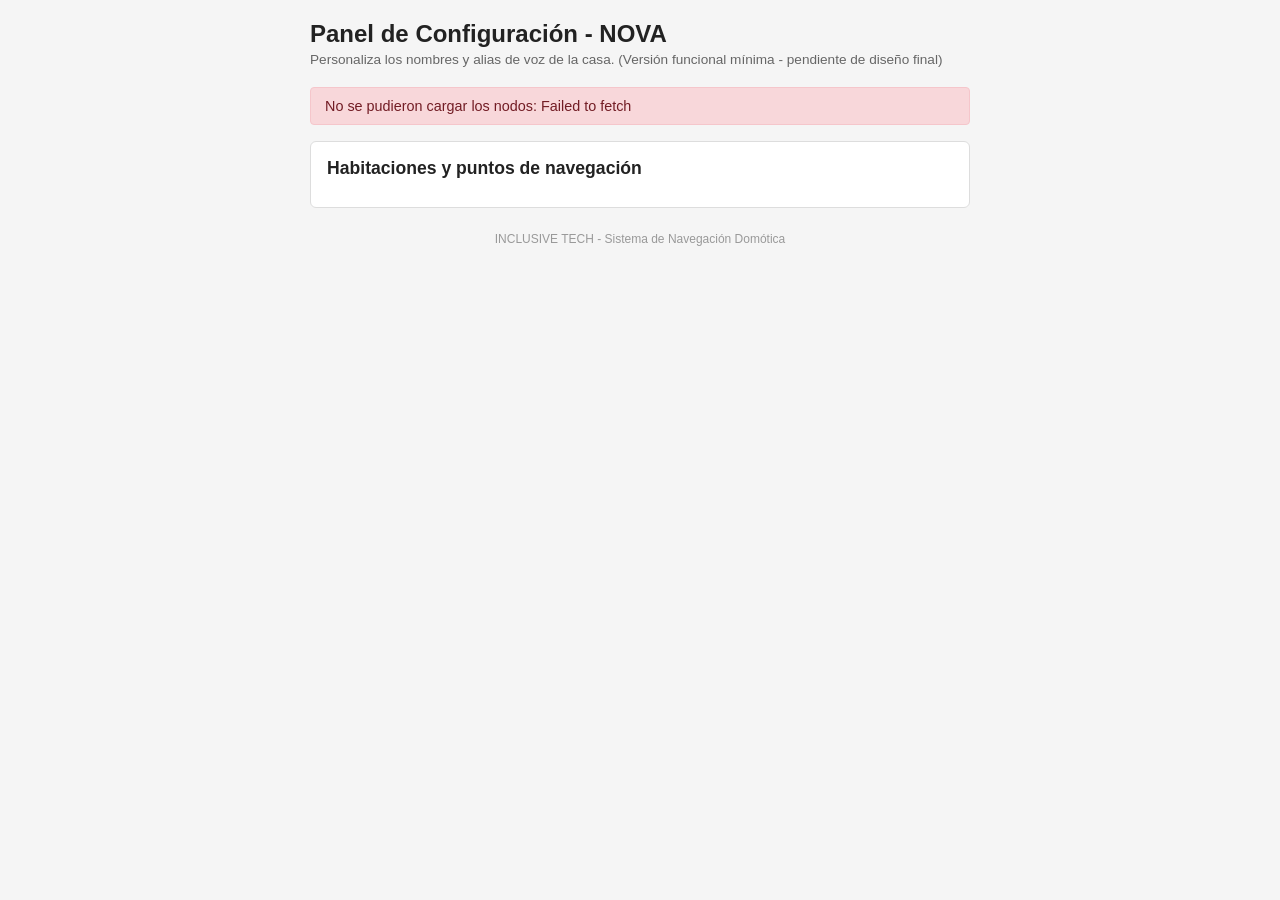
==== frontend/index.html @ 787bed0b "Commit Inicial" ====
<!DOCTYPE html>
<html lang="es">
    <head>
        <meta charset="UTF-8">
        <meta name="viewport" content="width=device-width, initial-scale=1.0">
        <title>INCLUSIVE TECH - Panel de Navegación</title>
        <link rel="stylesheet" href="css/styles.css">
    </head>
    <body>

        <header>
            <h1>Panel de Configuración - NOVA</h1>
            <p class="subtitle">
                Personaliza los nombres y alias de voz de la casa.
                (Versión funcional mínima - pendiente de diseño final)
            </p>
        </header>

        <!--Area de mensajes: Errores o confirmaciones se muestran aqui-->
        <div id="message-area" class="message-area hidden">

        </div>

        <main>
            <!-- Seccion 1: Lista de nodos disponibles de la casa -->
            <section id="nodes-section">
                <h2>Habitaciones y puntos de navegación</h2>
                <div id="nodes-list" class="nodes-list">
                    <p class="loading-text">Cargando nodos...</p>
                </div>
            </section>

            <!-- Seccion 2: Panel de edicion (oculto hasta seleccionar un nodo disponible de la casa) -->
            <section id="edit-section" class="hidden">
                <h2>Editar nodo</h2>

                <div class="node-detail">
                    <p><strong>Nombre interno (no editable):</strong> <span id="detail-internal-name"></span></p>
                    <p><strong>Tipo:</strong> <span id="detail-node-type"></span></p>
                </div>

                <!-- Formulario para cambiar el nombre visible -->
                <form id="rename-form">
                    <label for="display-name-input">Nombre visible:</label>
                    <input type="text" id="display-name-input" required maxlength="100">
                    <button type="submit">Guardar nombre</button>
                </form>

                <!-- Lista y gestion de alias de voz para agregar alias de voz -->
                <div class="aliases-section">
                    <h3>Alias de voz (máximo 5)</h3>
                    <ul id="aliases-list" class="aliases-list"></ul>

                    <form id="add-alias-form">
                        <label for="alias-input">Nuevo alias:</label>
                        <input type="text" id="alias-input" maxlength="50" placeholder="Ej. Cuarto, mi sala...">
                        <button type="submit">Agregar alias</button>
                    </form>
                </div>

                <button id="close-edit-btn" class="secondary-btn">Cerrar edición</button>
            </section>
        </main>

        <footer>
            <p>INCLUSIVE TECH - Sistema de Navegación Domótica</p>
        </footer>

        <!-- Orden de carga: api.js primero (no depende de nada),
            app.js despues (usa las funciones de api.js)-->
        <script src="js/api.js"></script>
        <script src="js/app.js"></script>
    </body>
</html>
---- frontend/css/styles.css ----
/* ============================================================
    styles.css
    
    Estilos MINIMOS del panel de configuración de NOVA.
    
    Proposito: Unicamente hacer la interfaz legible y usable
    para validar el flujo funcional del backend. Este archivo
    esta pensado para ser reemplazado o extendido por completo
    en la version de disenio final del equipo.
    ============================================================ 
*/

* {
    box-sizing: border-box;
    margin: 0;
    padding: 0;
}

body {
    font-family: Arial, Helvetica, sans-serif;
    background-color: #f5f5f5;
    color: #222;
    padding: 20px;
    max-width: 700px;
    margin: 0 auto;
}

header {
    margin-bottom: 20px;
}

header h1 {
    font-size: 1.5rem;
}

.subtitle {
    font-size: 0.85rem;
    color: #666;
    margin-top: 4px;
}

/* Clase para ocultar elementos */
.hidden {
    display: none;
}

/* Area de mensajes (errores o confirmaciones) */
.message-area {
    padding: 10px 14px;
    border-radius: 4px;
    margin-bottom: 16px;
    font-size: 0.9rem;
}

.message-area.success {
    background-color: #d4edda;
    color: #155724;
    border: 1px solid #c3e6cb;
}

.message-area.error {
    background-color: #f8d7da;
    color: #721c24;
    border: 1px solid #f5c6cb;
}

/* Secciones principales */
section {
    background-color: #fff;
    border: 1px solid #ddd;
    border-radius: 6px;
    padding: 16px;
    margin-bottom: 16px;
}

section h2 {
    font-size: 1.1rem;
    margin-bottom: 12px;
}

/* Lista de nodos */
.nodes-list {
    display: flex;
    flex-direction: column;
    gap: 8px;
}

.node-card {
    display: flex;
    justify-content: space-between;
    align-items: center;
    padding: 10px 12px;
    border: 1px solid #ddd;
    border-radius: 4px;
    cursor: pointer;
    background-color: #fafafa;
}

.node-card:hover {
    background-color: #eae5f5ff;
    border-color: #b9aed6ff;
}

.node-card .node-name {
    font-weight: bold;
}

.node-card .node-type-tag {
    font-size: 0.75rem;
    color: #666;
    background-color: #eee;
    padding: 2px 8px;
    border-radius: 10px;
}

.loading-text {
    color: #888;
    font-style: italic;
}

/* Detalle del nodo en edicion */
.node-detail {
    margin-bottom: 14px;
    font-size: 0.9rem;
    color: #444;
}

.node-detail p {
    margin-bottom: 4px;
}

/* Formularios */
form {
    display: flex;
    gap: 8px;
    margin-bottom: 16px;
    flex-wrap: wrap;
}

form label {
    flex-basis: 100%;
    font-size: 0.85rem;
    color: #444;
    margin-bottom: 4px;
}

input[type="text"] {
    flex: 1;
    padding: 8px;
    border: 1px solid #ccc;
    border-radius: 4px;
    font-size: 0.9rem;
    min-width: 150px;
}

button {
    padding: 8px 14px;
    border: none;
    border-radius: 4px;
    background-color: #4837a0cc;
    color: #fff;
    cursor: pointer;
    font-size: 0.9rem;
}

button:hover {
    background-color: #4d3da1;
}

.secondary-btn {
    background-color: #eb4e2e75;
}

.secondary-btn:hover {
    background-color: #fd7b50ff;
}

/* Lista de alias */
.aliases-section {
    margin-top: 16px;
    border-top: 1px solid #eee;
    padding-top: 12px;
}

.aliases-list {
    list-style: none;
    display: flex;
    flex-wrap: wrap;
    gap: 8px;
    margin-bottom: 12px;
}

.aliases-list li {
    background-color: #e0d9eeff;
    border: 1px solid #774aa7ff;
    border-radius: 16px;
    padding: 4px 10px;
    font-size: 0.85rem;
    display: flex;
    align-items: center;
    gap: 6px;
}

.aliases-list .remove-alias-btn {
    background: none;
    color: #c63c78ff;
    border: none;
    cursor: pointer;
    font-weight: bold;
    padding: 0;
    font-size: 0.9rem;
}

/* Footer */
footer {
    text-align: center;
    font-size: 0.75rem;
    color: #999;
    margin-top: 24px;
}
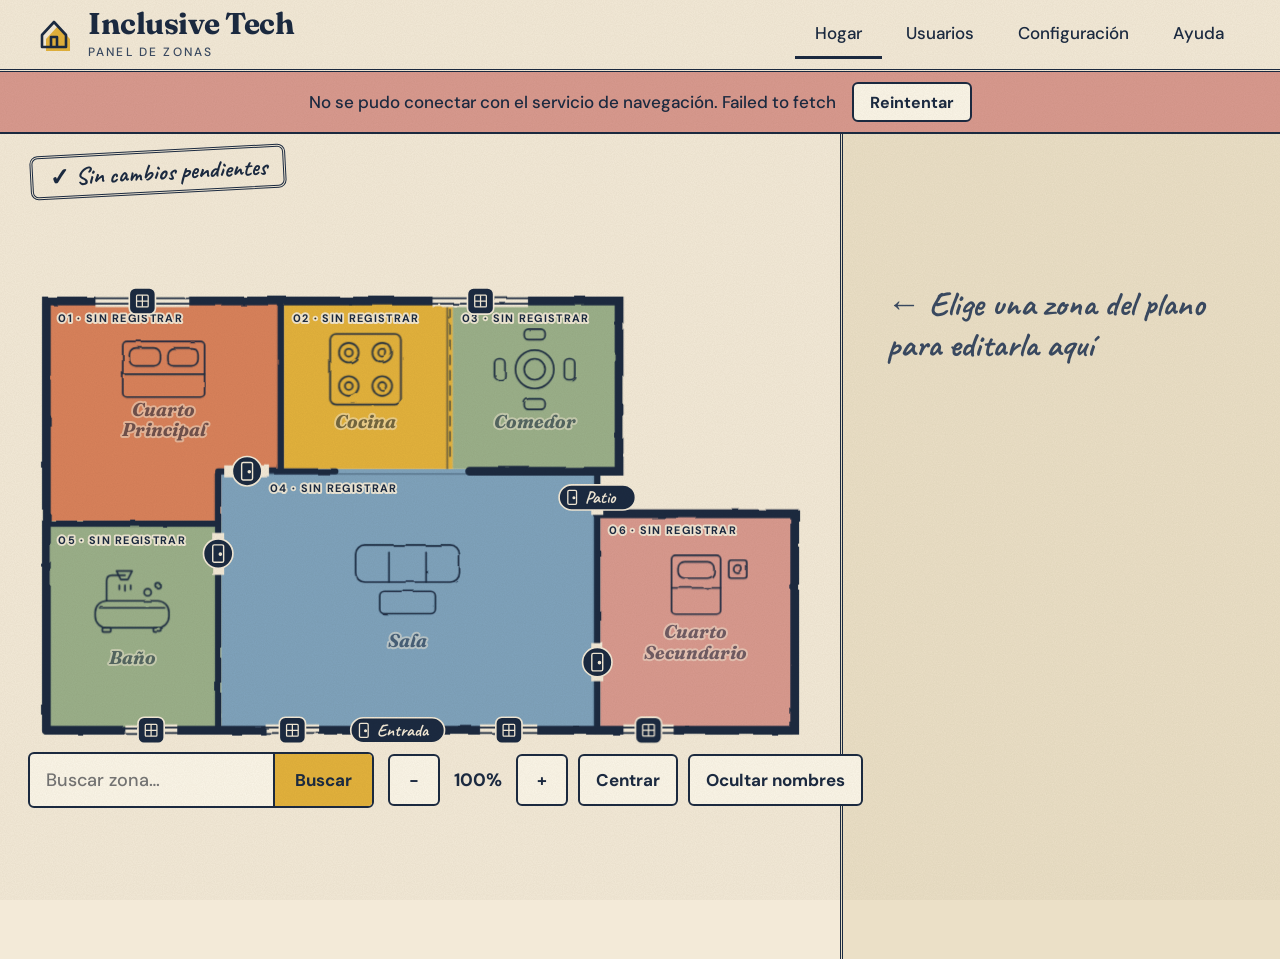
==== commit c098715b: "Desarrollo completo de todo el Frontend de la pestaña de "hogar" del panel de administración de la c" ====
--- a/frontend/index.html
+++ b/frontend/index.html
@@ -1,74 +1,146 @@
 <!DOCTYPE html>
+<!--
+    Inclusive Tech - Panel de administración (pestania Hogar: plano)
+    Solo estructura. Los estilos se encuentran en css/styles.css, el comportamiento en js/*.js.
+    Los scripts son etiquetas <script> clasicas (sin modulos ES), por lo que la pagina funciona cuando
+    se abre directamente desde el disco (file://).
+-->
 <html lang="es">
-    <head>
-        <meta charset="UTF-8">
-        <meta name="viewport" content="width=device-width, initial-scale=1.0">
-        <title>INCLUSIVE TECH - Panel de Navegación</title>
-        <link rel="stylesheet" href="css/styles.css">
-    </head>
-    <body>
+<head>
+	<meta charset="utf-8">
+	<meta name="viewport" content="width=device-width, initial-scale=1, viewport-fit=cover">
+	<title>Inclusive Tech · Panel de zonas</title>
+	<link rel="preconnect" href="https://fonts.googleapis.com">
+	<link rel="preconnect" href="https://fonts.gstatic.com" crossorigin>
+	<link href="https://fonts.googleapis.com/css2?family=Caveat:wght@500;700&family=DM+Sans:wght@400;500;700&family=Fraunces:opsz,wght@9..144,500;9..144,700&display=swap" rel="stylesheet">
+	<link rel="stylesheet" href="css/styles.css">
+</head>
+<body>
+	<header class="topbar">
+		<div class="brand">
+			<svg width="40" height="40" viewBox="0 0 40 40" fill="none" stroke="#1b2a41" stroke-width="2.6" stroke-linejoin="round" aria-hidden="true">
+                <path d="M8 22 20 9l12 13v12H8z" fill="#e3b23c" transform="translate(2 2)" stroke="none"/>
+                <path d="M6 20 18 7l12 13v12H6zM15 32V22h6v10"/>
+            </svg>
+			<div><b>Inclusive Tech</b><small>Panel de zonas</small></div>
+		</div>
+		<nav aria-label="Principal">
+			<a href="#" data-tab="home" aria-current="page">Hogar</a>
+			<a href="#" data-tab="users">Usuarios</a>
+			<a href="#" data-tab="settings">Configuración</a>
+			<a href="#" data-tab="help">Ayuda</a>
+		</nav>
+	</header>
 
-        <header>
-            <h1>Panel de Configuración - NOVA</h1>
-            <p class="subtitle">
-                Personaliza los nombres y alias de voz de la casa.
-                (Versión funcional mínima - pendiente de diseño final)
-            </p>
-        </header>
+	<div id="banner" class="banner" role="alert" hidden>
+		<span id="bannerText"></span>
+		<button id="bannerRetry" type="button">Reintentar</button>
+	</div>
 
-        <!--Area de mensajes: Errores o confirmaciones se muestran aqui-->
-        <div id="message-area" class="message-area hidden">
+	<main id="stage">
+		<div id="side" aria-hidden="true">
+			<p id="hint">← Elige una zona del plano para editarla aquí</p>
+		</div>
 
-        </div>
+		<div id="stamp" role="status" aria-live="polite">
+			<span id="stampIcon">✓</span> <span id="stampText">Sin cambios pendientes</span>
+		</div>
 
-        <main>
-            <!-- Seccion 1: Lista de nodos disponibles de la casa -->
-            <section id="nodes-section">
-                <h2>Habitaciones y puntos de navegación</h2>
-                <div id="nodes-list" class="nodes-list">
-                    <p class="loading-text">Cargando nodos...</p>
-                </div>
-            </section>
+		<div id="area">
+			<div id="view">
+				<svg id="plan" viewBox="30 100 1430 850" role="group" aria-label="Plano de planta de la casa, vista desde arriba">
+            <defs>
+                <filter id="rough" x="-2%" y="-2%" width="104%" height="104%">
+                <feTurbulence type="fractalNoise" baseFrequency=".02" numOctaves="2" seed="4"/>
+                <feDisplacementMap in="SourceGraphic" scale="5"/>
+                </filter>
+                <pattern id="hatch" width="16" height="16" patternUnits="userSpaceOnUse" patternTransform="rotate(45)">
+                <line x1="0" y1="0" x2="0" y2="16" stroke="#1b2a41" stroke-width="2.2" opacity=".35"/>
+                </pattern>
+            </defs>
+            <g id="layer-fill"></g>
+            <g id="layer-furniture" filter="url(#rough)"></g>
+            <g id="layer-walls" filter="url(#rough)" fill="none" stroke="#1b2a41" stroke-linecap="round" stroke-linejoin="miter"></g>
+            <g id="layer-selection" filter="url(#rough)"></g>
+            <g id="layer-hit"></g>
+            <g id="layer-labels"></g>
+            <g id="layer-doors"></g>
+        </svg>
+			</div>
+		</div>
 
-            <!-- Seccion 2: Panel de edicion (oculto hasta seleccionar un nodo disponible de la casa) -->
-            <section id="edit-section" class="hidden">
-                <h2>Editar nodo</h2>
+		<div id="bottom">
+			<div id="searchWrap">
+				<div id="searchNote" role="status" hidden></div>
+				<ul id="suggestions" hidden></ul>
+				<form id="searchForm" role="search">
+					<input id="searchInput" type="search" placeholder="Buscar zona…" aria-label="Buscar zona por nombre o alias" autocomplete="off">
+					<button type="submit">Buscar</button>
+				</form>
+			</div>
+			<div id="controls">
+				<button id="zoomOut" type="button" aria-label="Alejar">−</button>
+				<span id="zoomLabel">100%</span>
+				<button id="zoomIn" type="button" aria-label="Acercar">+</button>
+				<button id="zoomReset" type="button">Centrar</button>
+				<button id="toggleNames" type="button">Ocultar nombres</button>
+			</div>
+		</div>
 
-                <div class="node-detail">
-                    <p><strong>Nombre interno (no editable):</strong> <span id="detail-internal-name"></span></p>
-                    <p><strong>Tipo:</strong> <span id="detail-node-type"></span></p>
-                </div>
+		<svg id="overlay" aria-hidden="true">
+        <defs>
+            <mask id="connectorMask" maskUnits="userSpaceOnUse" x="0" y="0" width="3000" height="2000">
+            <path id="connectorMaskPath" pathLength="1" stroke="#fff" stroke-width="10" fill="none"/>
+            </mask>
+        </defs>
+        <path id="connectorLine" mask="url(#connectorMask)" fill="none" stroke="#1b2a41" stroke-width="3.4" stroke-dasharray="0.1 9" stroke-linecap="round"/>
+        <g id="pinStart"><circle r="9" fill="#c4452f" stroke="#1b2a41" stroke-width="2"/><circle cx="-3" cy="-3" r="3" fill="#f4d9d0"/></g>
+        <circle id="pinEnd" r="5" fill="#fbf6e9" stroke="#1b2a41" stroke-width="2"/>
+    </svg>
 
-                <!-- Formulario para cambiar el nombre visible -->
-                <form id="rename-form">
-                    <label for="display-name-input">Nombre visible:</label>
-                    <input type="text" id="display-name-input" required maxlength="100">
-                    <button type="submit">Guardar nombre</button>
-                </form>
+		<aside id="ficha" aria-label="Ficha de la zona seleccionada">
+			<i id="fichaAnchor"></i>
+			<div class="ficha-head">
+				<span class="ficha-zone">Ficha · Zona <b id="fichaNumber"></b></span>
+				<button class="close-btn" id="fichaClose" type="button" aria-label="Cerrar ficha">×</button>
+			</div>
 
-                <!-- Lista y gestion de alias de voz para agregar alias de voz -->
-                <div class="aliases-section">
-                    <h3>Alias de voz (máximo 5)</h3>
-                    <ul id="aliases-list" class="aliases-list"></ul>
+			<div id="fichaEditable">
+				<section class="sec">
+					<label class="sec-title" for="nameInput">Renombrar zona</label>
+					<input id="nameInput" type="text" maxlength="40" autocomplete="off">
+					<p class="field-error" id="nameError" role="alert" hidden></p>
+				</section>
+				<section class="sec">
+					<span class="sec-title" id="aliasTitle">Alias de voz · <span id="aliasCount">0/5</span></span>
+					<ul id="chips" aria-labelledby="aliasTitle"></ul>
+					<p class="field-error" id="aliasError" role="alert" hidden></p>
+				</section>
+				<section class="sec">
+					<span class="sec-title">Nombre técnico (Unity)</span>
+					<code id="techName" class="tech-name"></code>
+					<p class="note">Solo lectura: lo define el equipo de desarrollo.</p>
+				</section>
+			</div>
 
-                    <form id="add-alias-form">
-                        <label for="alias-input">Nuevo alias:</label>
-                        <input type="text" id="alias-input" maxlength="50" placeholder="Ej. Cuarto, mi sala...">
-                        <button type="submit">Agregar alias</button>
-                    </form>
-                </div>
+			<div id="fichaMissing" hidden>
+				<section class="sec">
+					<span class="sec-title">Zona sin registrar</span>
+					<p id="missingText" class="note"></p>
+					<p class="note" id="missingHint">Para activarla, registra en Unity un nodo de tipo habitación con el nombre técnico:</p>
+					<code id="missingCode" class="tech-name"></code>
+				</section>
+			</div>
+		</aside>
 
-                <button id="close-edit-btn" class="secondary-btn">Cerrar edición</button>
-            </section>
-        </main>
+		<div id="toast" role="status" aria-live="polite" hidden></div>
+	</main>
 
-        <footer>
-            <p>INCLUSIVE TECH - Sistema de Navegación Domótica</p>
-        </footer>
-
-        <!-- Orden de carga: api.js primero (no depende de nada),
-            app.js despues (usa las funciones de api.js)-->
-        <script src="js/api.js"></script>
-        <script src="js/app.js"></script>
-    </body>
+	<script src="js/api.js"></script>
+	<script src="js/plan-data.js"></script>
+	<script src="js/plan-renderer.js"></script>
+	<script src="js/viewport.js"></script>
+	<script src="js/connector.js"></script>
+	<script src="js/app.js"></script>
+</body>
 </html>
--- a/frontend/css/styles.css
+++ b/frontend/css/styles.css
@@ -1,220 +1,873 @@
-/* ============================================================
-    styles.css
-    
-    Estilos MINIMOS del panel de configuración de NOVA.
-    
-    Proposito: Unicamente hacer la interfaz legible y usable
-    para validar el flujo funcional del backend. Este archivo
-    esta pensado para ser reemplazado o extendido por completo
-    en la version de disenio final del equipo.
-    ============================================================ 
-*/
+/* ============================================================================
+    Inclusive Tech - Estilos del panel de administracion (pestania Hogar: plano)
+    Secciones: 1 tokens · 2 base · 3 encabezado · 4 escenario · 5 plano · 6 controles
+    7 ficha · 8 retroalimentacion (sello, notificacion, banner) · 9 adaptable
+============================================================================ */
+
+/* 1. Design tokens ---------------------------------------------------------- */
+
+:root {
+	--paper: #f3ead8;
+	--card: #fbf6e9;
+	--ink: #1b2a41;
+	--ink-soft: #3a4a62;
+	--mustard: #e3b23c;
+	--sage: #9bb08a;
+	--blue: #8fb0c9;
+	--rose: #d99a8f;
+	--danger: #a8321f;
+	--serif: Fraunces, Georgia, 'Times New Roman', serif;
+	--hand: Caveat, 'Comic Sans MS', cursive;
+	--sans: 'DM Sans', system-ui, sans-serif;
+	--side-width: 440px;
+	--header-height: 72px;
+	color-scheme: light;
+}
+
+/* 2. Base --------------------------------------------------------------------- */
 
 * {
-    box-sizing: border-box;
-    margin: 0;
-    padding: 0;
+	box-sizing: border-box;
 }
 
 body {
-    font-family: Arial, Helvetica, sans-serif;
-    background-color: #f5f5f5;
-    color: #222;
-    padding: 20px;
-    max-width: 700px;
-    margin: 0 auto;
-}
-
-header {
-    margin-bottom: 20px;
-}
-
-header h1 {
-    font-size: 1.5rem;
-}
-
-.subtitle {
-    font-size: 0.85rem;
-    color: #666;
-    margin-top: 4px;
-}
-
-/* Clase para ocultar elementos */
-.hidden {
-    display: none;
-}
-
-/* Area de mensajes (errores o confirmaciones) */
-.message-area {
-    padding: 10px 14px;
-    border-radius: 4px;
-    margin-bottom: 16px;
-    font-size: 0.9rem;
-}
-
-.message-area.success {
-    background-color: #d4edda;
-    color: #155724;
-    border: 1px solid #c3e6cb;
-}
-
-.message-area.error {
-    background-color: #f8d7da;
-    color: #721c24;
-    border: 1px solid #f5c6cb;
-}
-
-/* Secciones principales */
-section {
-    background-color: #fff;
-    border: 1px solid #ddd;
-    border-radius: 6px;
-    padding: 16px;
-    margin-bottom: 16px;
-}
-
-section h2 {
-    font-size: 1.1rem;
-    margin-bottom: 12px;
-}
-
-/* Lista de nodos */
-.nodes-list {
-    display: flex;
-    flex-direction: column;
-    gap: 8px;
-}
-
-.node-card {
-    display: flex;
-    justify-content: space-between;
-    align-items: center;
-    padding: 10px 12px;
-    border: 1px solid #ddd;
-    border-radius: 4px;
-    cursor: pointer;
-    background-color: #fafafa;
-}
-
-.node-card:hover {
-    background-color: #eae5f5ff;
-    border-color: #b9aed6ff;
-}
-
-.node-card .node-name {
-    font-weight: bold;
-}
-
-.node-card .node-type-tag {
-    font-size: 0.75rem;
-    color: #666;
-    background-color: #eee;
-    padding: 2px 8px;
-    border-radius: 10px;
-}
-
-.loading-text {
-    color: #888;
-    font-style: italic;
-}
-
-/* Detalle del nodo en edicion */
-.node-detail {
-    margin-bottom: 14px;
-    font-size: 0.9rem;
-    color: #444;
-}
-
-.node-detail p {
-    margin-bottom: 4px;
-}
-
-/* Formularios */
-form {
-    display: flex;
-    gap: 8px;
-    margin-bottom: 16px;
+	margin: 0;
+	background: var(--paper);
+	color: var(--ink);
+	font-family: var(--sans);
+}
+
+body::before {
+	/* paper grain */
+	content: "";
+	position: fixed;
+	inset: 0;
+	pointer-events: none;
+	z-index: 50;
+	opacity: .5;
+	mix-blend-mode: multiply;
+	background: url("data:image/svg+xml,%3Csvg xmlns='http://www.w3.org/2000/svg' width='200' height='200'%3E%3Cfilter id='n'%3E%3CfeTurbulence type='fractalNoise' baseFrequency='.9' numOctaves='2' stitchTiles='stitch'/%3E%3CfeColorMatrix values='0 0 0 0 .3 0 0 0 0 .25 0 0 0 0 .15 0 0 0 .22 0'/%3E%3C/filter%3E%3Crect width='200' height='200' filter='url(%23n)'/%3E%3C/svg%3E");
+}
+
+:focus-visible {
+	outline: 3px solid var(--ink);
+	outline-offset: 3px;
+}
+
+button {
+	font-family: inherit;
+	color: var(--ink);
+	cursor: pointer;
+}
+
+[hidden] {
+	display: none !important;
+}
+
+/* 3. Header ------------------------------------------------------------------- */
+
+.topbar {
+	height: var(--header-height);
+	display: flex;
+	align-items: center;
+	justify-content: space-between;
+	padding: 0 36px;
+	border-bottom: 3px double var(--ink);
+}
+
+.brand {
+	display: flex;
+	gap: 12px;
+	align-items: center;
+}
+
+.brand b {
+	font: 700 30px/1 var(--serif);
+	letter-spacing: -.5px;
+}
+
+.brand small {
+	display: block;
+	font: 500 12px var(--sans);
+	letter-spacing: .18em;
+	text-transform: uppercase;
+	color: var(--ink-soft);
+	margin-top: 5px;
+}
+
+nav {
+	display: flex;
+	gap: 4px;
+}
+
+nav a {
+	min-height: 48px;
+	padding: 0 20px;
+	display: flex;
+	align-items: center;
+	font: 500 17px var(--sans);
+	color: var(--ink);
+	text-decoration: none;
+	border-bottom: 3px solid transparent;
+}
+
+nav a:hover,
+nav a[aria-current="page"] {
+	border-color: var(--ink);
+}
+
+/* 4. Stage ---------------------------------------------------------------------- */
+
+#stage {
+	position: relative;
+	height: max(750px, calc(100vh - 75px));
+	overflow: hidden;
+}
+
+#area {
+	position: absolute;
+	inset: 0 var(--side-width) 0 0;
+	overflow: hidden;
+	cursor: grab;
+	touch-action: none;
+	user-select: none;
+}
+
+#area.is-panning {
+	cursor: grabbing;
+}
+
+#side {
+	position: absolute;
+	top: 0;
+	right: 0;
+	bottom: 0;
+	width: var(--side-width);
+	z-index: 4;
+	background: #ebe0c7;
+	border-left: 3px double var(--ink);
+}
+
+#hint {
+	position: absolute;
+	left: 44px;
+	right: 52px;
+	top: 150px;
+	margin: 0;
+	font: 700 34px/1.2 var(--hand);
+	color: var(--ink-soft);
+	transition: opacity .4s;
+}
+
+#stage.has-picked #hint {
+	opacity: 0;
+}
+
+#view {
+	position: absolute;
+	left: 0;
+	top: 0;
+	transform-origin: 0 0;
+}
+
+#view.is-animated {
+	transition: transform .45s cubic-bezier(.2, .7, .2, 1);
+}
+
+#plan {
+	display: block;
+	height: auto;
+}
+
+/* 5. Plan (SVG) ---------------------------------------------------------------- */
+
+.ink {
+	stroke-dasharray: 1;
+	stroke-dashoffset: 1;
+	animation: draw 1.3s cubic-bezier(.5, .1, .3, 1) forwards;
+	animation-delay: var(--d, 0s);
+}
+
+@keyframes draw {
+	to {
+		stroke-dashoffset: 0;
+	}
+}
+
+#layer-fill {
+	animation: fade 1s 1.2s both;
+}
+
+@keyframes fade {
+	from {
+		opacity: 0;
+	}
+}
+
+.zone-fill {
+	transition: fill-opacity .45s;
+}
+
+.zone-outline,
+.zone-furniture,
+.zone-label {
+	transition: opacity .4s;
+}
+
+.has-selection .zone-fill:not(.is-picked) {
+	fill-opacity: .16;
+}
+
+.has-selection .zone-outline:not(.is-picked) {
+	opacity: .25;
+}
+
+.has-selection .zone-furniture:not(.is-picked) {
+	opacity: .4;
+}
+
+.has-selection .zone-label:not(.is-active) {
+	opacity: .7;
+}
+
+.zone-hatch {
+	opacity: 0;
+	transition: opacity .4s;
+}
+
+.zone-hatch.is-picked {
+	opacity: .6;
+}
+
+.zone-select {
+	fill: none;
+	stroke: var(--ink);
+	stroke-width: 13;
+	stroke-linejoin: round;
+	opacity: 0;
+	transition: opacity .3s, stroke-width .3s;
+}
+
+.zone-select.is-hover {
+	opacity: .5;
+	stroke-width: 7;
+}
+
+.zone-select.is-picked {
+	opacity: 1;
+}
+
+.zone-select.is-ping {
+	animation: ping .8s ease-in-out 3;
+}
+
+@keyframes ping {
+	50% {
+		stroke-width: 30;
+	}
+}
+
+#layer-walls,
+#layer-selection,
+#layer-labels,
+#layer-doors {
+	pointer-events: none;
+}
+
+.zone-hit {
+	fill: none;
+	pointer-events: all;
+	cursor: pointer;
+	outline: none;
+}
+
+.zone-label text {
+	fill: var(--ink);
+	stroke: rgba(243, 234, 216, .92);
+	stroke-width: 7px;
+	paint-order: stroke;
+	stroke-linejoin: round;
+}
+
+.label-name {
+	font: 700 34px var(--serif);
+}
+
+.label-alias {
+	font: 700 38px var(--hand);
+}
+
+.label-marker {
+	font: 700 20px var(--sans);
+	letter-spacing: .12em;
+}
+
+.zone-label.is-active .label-name {
+	text-decoration: underline;
+	text-decoration-thickness: 3px;
+	text-underline-offset: 6px;
+}
+
+.zone-label.is-unregistered .label-name,
+.zone-label.is-unregistered .label-alias {
+	opacity: .55;
+	font-style: italic;
+}
+
+.names-hidden .label-name,
+.names-hidden .label-alias,
+.names-hidden .door-text {
+	opacity: 0;
+}
+
+.door-text {
+	font: 700 32px var(--hand);
+	fill: #f3ead8;
+}
+
+/* 6. Bottom controls (search + zoom) ----------------------------------------- */
+
+#bottom {
+	position: absolute;
+	left: 28px;
+	right: calc(var(--side-width)+ 28px);
+	bottom: 22px;
+	z-index: 8;
+	display: flex;
+	gap: 14px;
+	align-items: center;
+}
+
+#searchWrap {
+	position: relative;
+	flex: 1 1 260px;
+	min-width: 200px;
+}
+
+#searchForm {
+    position: relative;
+    z-index: 10;
+	display: flex;
+	border: 2px solid var(--ink);
+	border-radius: 6px;
+	background: var(--card);
+	overflow: hidden;
+}
+
+#searchForm:focus-within {
+	outline: 3px solid var(--ink);
+	outline-offset: 3px;
+}
+
+#searchInput {
+	flex: 1;
+	min-width: 0;
+	min-height: 52px;
+	border: 0;
+	background: transparent;
+	font: 500 18px var(--sans);
+	padding: 0 16px;
+	color: var(--ink);
+	outline: none;
+}
+
+/* Clear (x) button of the search input: same look as the ficha close button */
+
+#searchInput::-webkit-search-cancel-button {
+	-webkit-appearance: none;
+	appearance: none;
+	width: 28px;
+	height: 28px;
+	margin: 0 10px 0 4px;
+	cursor: pointer;
+	border-radius: 50%;
+	background: center / 100% no-repeat url("data:image/svg+xml,%3Csvg xmlns='http://www.w3.org/2000/svg' viewBox='0 0 28 28'%3E%3Ccircle cx='14' cy='14' r='12' fill='none' stroke='%231b2a41' stroke-width='2'/%3E%3Cpath d='M9.5 9.5l9 9M18.5 9.5l-9 9' stroke='%231b2a41' stroke-width='2.2' stroke-linecap='round'/%3E%3C/svg%3E");
+}
+
+#searchInput::-webkit-search-cancel-button:hover {
+	background-color: var(--rose);
+}
+
+#searchForm button {
+	min-height: 52px;
+	padding: 0 20px;
+	border: 0;
+	border-left: 2px solid var(--ink);
+	background: var(--mustard);
+	font: 700 17px var(--sans);
+}
+
+#searchForm button:hover {
+	background: var(--sage);
+}
+
+#searchNote,
+#suggestions {
+	position: absolute;
+	left: 0;
+	bottom: calc(100% + 14px);
+	z-index: 9;
+}
+
+#searchNote {
+	background: var(--card);
+	border: 2px solid var(--ink);
+	border-radius: 4px;
+	padding: 10px 16px;
+	font: italic 500 18px var(--serif);
+	max-width: 100%;
+}
+
+#suggestions {
+	list-style: none;
+	margin: 0;
+	padding: 4px;
+	background: var(--card);
+	border: 2px solid var(--ink);
+	border-radius: 4px;
+	min-width: 100%;
+}
+
+#suggestions button {
+	display: block;
+	width: 100%;
+	text-align: left;
+	min-height: 48px;
+	padding: 0 12px;
+	border: 0;
+	background: none;
+	font: 500 17px var(--sans);
+}
+
+#suggestions button:hover,
+#suggestions button:focus-visible {
+	background: var(--mustard);
+}
+
+#controls {
+	display: flex;
     flex-wrap: wrap;
-}
-
-form label {
-    flex-basis: 100%;
-    font-size: 0.85rem;
-    color: #444;
-    margin-bottom: 4px;
-}
-
-input[type="text"] {
-    flex: 1;
-    padding: 8px;
-    border: 1px solid #ccc;
-    border-radius: 4px;
-    font-size: 0.9rem;
-    min-width: 150px;
-}
-
-button {
-    padding: 8px 14px;
-    border: none;
-    border-radius: 4px;
-    background-color: #4837a0cc;
-    color: #fff;
-    cursor: pointer;
-    font-size: 0.9rem;
-}
-
-button:hover {
-    background-color: #4d3da1;
-}
-
-.secondary-btn {
-    background-color: #eb4e2e75;
-}
-
-.secondary-btn:hover {
-    background-color: #fd7b50ff;
-}
-
-/* Lista de alias */
-.aliases-section {
-    margin-top: 16px;
-    border-top: 1px solid #eee;
-    padding-top: 12px;
-}
-
-.aliases-list {
-    list-style: none;
-    display: flex;
-    flex-wrap: wrap;
-    gap: 8px;
-    margin-bottom: 12px;
-}
-
-.aliases-list li {
-    background-color: #e0d9eeff;
-    border: 1px solid #774aa7ff;
-    border-radius: 16px;
-    padding: 4px 10px;
-    font-size: 0.85rem;
-    display: flex;
-    align-items: center;
-    gap: 6px;
-}
-
-.aliases-list .remove-alias-btn {
-    background: none;
-    color: #c63c78ff;
-    border: none;
-    cursor: pointer;
-    font-weight: bold;
-    padding: 0;
-    font-size: 0.9rem;
-}
-
-/* Footer */
-footer {
-    text-align: center;
-    font-size: 0.75rem;
-    color: #999;
-    margin-top: 24px;
+	gap: 10px;
+	align-items: center;
+    justify-content: flex-end;
+}
+
+#controls button {
+	min-width: 52px;
+	min-height: 52px;
+	border: 2px solid var(--ink);
+	border-radius: 6px;
+	background: var(--card);
+	font: 700 17px var(--sans);
+	padding: 0 16px;
+}
+
+#controls button:hover {
+	background: var(--mustard);
+}
+
+#zoomLabel {
+	font: 700 18px var(--sans);
+	min-width: 56px;
+	text-align: center;
+}
+
+
+/* Connector overlay */
+
+#overlay {
+	position: absolute;
+	inset: 0;
+	width: 100%;
+	height: 100%;
+	z-index: 6;
+	pointer-events: none;
+	display: none;
+}
+
+#connectorMaskPath {
+	stroke-dasharray: 1;
+	stroke-dashoffset: 1;
+}
+
+#overlay.is-drawing #connectorMaskPath {
+	animation: draw .9s .1s ease both;
+}
+
+/* 7. Ficha --------------------------------------------------------------------- */
+
+#ficha {
+	position: absolute;
+	right: 48px;
+	top: 20px;
+	width: 380px;
+	z-index: 7;
+	background: var(--card);
+	border: 2px solid var(--ink);
+	border-radius: 4px;
+	padding: 22px 22px 8px;
+	box-shadow: 5px 5px 0 rgba(27, 42, 65, .18);
+	opacity: 0;
+	visibility: hidden;
+	transform: translateX(26px) rotate(1.6deg);
+	transition: opacity .5s, transform .55s cubic-bezier(.2, .7, .2, 1), visibility 0s .55s;
+}
+
+#ficha.is-visible {
+	opacity: 1;
+	visibility: visible;
+	transform: rotate(-.8deg);
+	transition-delay: 0s;
+}
+
+#ficha::before {
+	content: "";
+	position: absolute;
+	top: -15px;
+	left: 50%;
+	width: 120px;
+	height: 30px;
+	margin-left: -60px;
+	background: rgba(227, 178, 60, .78);
+	transform: rotate(2deg);
+	border-left: 2px dashed rgba(27, 42, 65, .25);
+	border-right: 2px dashed rgba(27, 42, 65, .25);
+}
+
+#fichaAnchor {
+	position: absolute;
+	left: -3px;
+	top: 50px;
+	width: 6px;
+	height: 6px;
+}
+
+.ficha-head {
+	display: flex;
+	justify-content: space-between;
+	align-items: center;
+	margin-bottom: 6px;
+}
+
+.ficha-zone {
+	font: italic 500 17px var(--serif);
+}
+
+.ficha-zone b {
+	font: 700 24px var(--serif);
+	font-style: normal;
+}
+
+.close-btn {
+	width: 48px;
+	height: 48px;
+	border: 2px solid var(--ink);
+	border-radius: 50%;
+	background: none;
+	font-size: 26px;
+	line-height: 1;
+}
+
+.close-btn:hover {
+	background: var(--rose);
+}
+
+.sec {
+	border-top: 1.5px solid var(--ink);
+	padding: 12px 0 16px;
+}
+
+.sec-title {
+	display: block;
+	font: 700 13px var(--sans);
+	letter-spacing: .14em;
+	text-transform: uppercase;
+	color: var(--ink-soft);
+	margin-bottom: 9px;
+}
+
+#nameInput {
+	width: 100%;
+	min-height: 54px;
+	font: 700 24px var(--serif);
+	color: var(--ink);
+	background: var(--paper);
+	border: 2px solid var(--ink);
+	border-radius: 4px;
+	padding: 0 14px;
+}
+
+.field-error {
+	margin: 8px 0 0;
+	font: 500 15px var(--sans);
+	color: var(--danger);
+}
+
+.note {
+	margin: 6px 0 0;
+	font: italic 500 16px var(--serif);
+	color: var(--ink-soft);
+}
+
+.note + .tech-name {
+    margin-top: 14px;
+}
+
+.tech-name {
+	display: inline-block;
+	padding: 6px 10px;
+	background: var(--paper);
+	border: 1.5px dashed var(--ink);
+	border-radius: 3px;
+	font: 500 15px ui-monospace, Consolas, monospace;
+	word-break: break-all;
+}
+
+#chips {
+	list-style: none;
+	margin: 0;
+	padding: 0;
+	display: flex;
+	flex-wrap: wrap;
+	gap: 10px;
+}
+
+.chip {
+	display: flex;
+	align-items: center;
+	min-height: 48px;
+	padding: 0 4px 0 14px;
+	border: 1.5px solid var(--ink);
+	border-radius: 3px;
+	font: 700 23px var(--hand);
+	background: var(--mustard);
+}
+
+.chip:nth-child(4n+2) {
+	background: var(--sage);
+	transform: rotate(1.2deg);
+}
+
+.chip:nth-child(4n+3) {
+	background: var(--blue);
+	transform: rotate(-1deg);
+}
+
+.chip:nth-child(4n) {
+	background: var(--rose);
+}
+
+.chip button {
+	width: 40px;
+	height: 40px;
+	border: 0;
+	background: none;
+	font-size: 24px;
+	border-radius: 50%;
+}
+
+.chip button:hover {
+	background: rgba(27, 42, 65, .18);
+}
+
+.chip input {
+	font: 700 22px var(--hand);
+	width: 150px;
+	min-height: 44px;
+	border: 0;
+	background: transparent;
+	color: var(--ink);
+	outline: none;
+}
+
+.add-chip {
+	width: 52px;
+	height: 48px;
+	border: 2px dashed var(--ink);
+	border-radius: 3px;
+	background: none;
+	font: 700 28px var(--sans);
+}
+
+.add-chip:hover {
+	background: var(--mustard);
+}
+
+.is-busy {
+	opacity: .6;
+	pointer-events: none;
+}
+
+/* 8. Feedback: stamp, toast, banner ------------------------------------------ */
+
+#stamp {
+	position: absolute;
+	left: 30px;
+	top: 16px;
+	z-index: 8;
+	font: 700 24px var(--hand);
+	border: 3px double var(--ink);
+	border-radius: 8px;
+	padding: 4px 16px;
+	transform: rotate(-3deg);
+	background: var(--paper);
+}
+
+#stamp.is-saving {
+	opacity: .6;
+}
+
+#stamp.is-failed {
+	border-color: var(--danger);
+	color: var(--danger);
+}
+
+#stamp.is-pop {
+	animation: pop .5s;
+}
+
+@keyframes pop {
+	30% {
+		transform: rotate(-5deg) scale(1.1);
+	}
+}
+
+#toast {
+	position: fixed;
+	left: 50%;
+	bottom: 24px;
+	transform: translateX(-50%);
+	z-index: 10;
+	background: var(--ink);
+	color: var(--paper);
+	padding: 12px 22px;
+	border-radius: 6px;
+	font: 500 17px var(--sans);
+	max-width: 80%;
+}
+
+.banner {
+	display: flex;
+	gap: 16px;
+	align-items: center;
+	justify-content: center;
+	padding: 10px 16px;
+	background: var(--rose);
+	border-bottom: 2px solid var(--ink);
+	font: 500 17px var(--sans);
+}
+
+.banner button {
+	min-height: 40px;
+	padding: 0 16px;
+	border: 2px solid var(--ink);
+	border-radius: 6px;
+	background: var(--card);
+	font: 700 16px var(--sans);
+}
+
+/* 9. Responsive & motion ------------------------------------------------------ */
+
+@media (max-width: 1100px) {
+    #side {
+        display: none;
+    }
+    #stage {
+        height: auto;
+        overflow: visible;
+        padding: 0 0 24px;
+    }
+    #stamp {
+        position: relative;
+        left: auto;
+        top: auto;
+        display: inline-block;
+        margin: 14px 16px 0;
+        font-size: 20px;
+    }
+    #area {
+        position: relative;
+        inset: auto;
+        height: 360px;
+   		/* la altura real la fija viewport.js */
+    }
+    #bottom {
+        position: relative;
+        left: auto;
+        right: auto;
+        top: auto;
+        bottom: auto;
+        flex-wrap: wrap;
+        padding: 12px 16px 0;
+    }
+    #searchWrap {
+        flex: 1 1 100%;
+    }
+    #controls {
+        justify-content: flex-start;
+    }
+    #ficha {
+        position: relative;
+        right: auto;
+        top: auto;
+        width: min(380px, calc(100% - 32px));
+        margin: 28px auto 0;
+    }
+    #ficha:not(.is-visible) {
+        display: none;
+    }
+    .topbar {
+        padding: 0 14px;
+    }
+}
+
+@media (max-width: 700px) {
+    .topbar {
+        height: auto;
+        flex-wrap: wrap;
+        gap: 4px;
+        padding: 8px 12px 0;
+    }
+    .brand b {
+        font-size: 24px;
+    }
+    .brand small {
+        display: none;
+    }
+    nav {
+        width: 100%;
+        overflow-x: auto;
+    }
+    nav a {
+        min-height: 44px;
+        padding: 0 12px;
+        font-size: 15px;
+        white-space: nowrap;
+    }
+    .label-name {
+        font-size: 44px;
+    }
+    .label-alias {
+        display: none;
+    }
+    .label-marker {
+        font-size: 24px;
+    }
+    #controls button {
+        min-width: 48px;
+        min-height: 48px;
+        padding: 0 12px;
+        font-size: 15px;
+    }
+}
+
+@media (prefers-reduced-motion: reduce) {
+    * {
+        animation: none !important;
+        transition: none !important;
+    }
+    .ink,
+    #connectorMaskPath {
+        stroke-dashoffset: 0;
+    }
 }
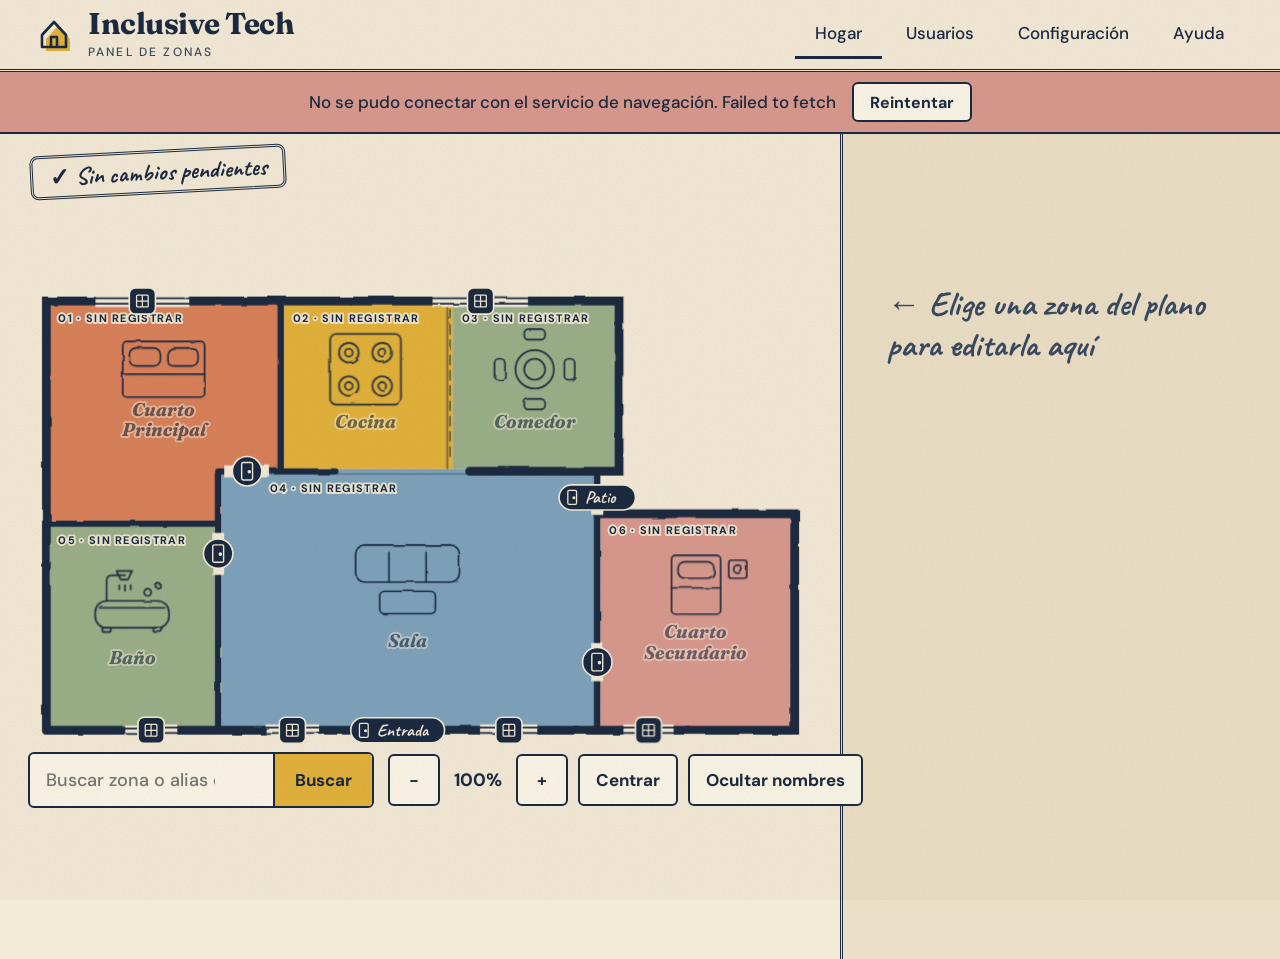
==== commit 12f65ea4: "/ Actualizacion, correccion y ajustes en el frontend del panel de control de la casa. Se agregan nue" ====
--- a/frontend/index.html
+++ b/frontend/index.html
@@ -1,146 +1,244 @@
 <!DOCTYPE html>
 <!--
-    Inclusive Tech - Panel de administración (pestania Hogar: plano)
-    Solo estructura. Los estilos se encuentran en css/styles.css, el comportamiento en js/*.js.
-    Los scripts son etiquetas <script> clasicas (sin modulos ES), por lo que la pagina funciona cuando
-    se abre directamente desde el disco (file://).
+    Inclusive Tech · Admin panel (Hogar tab: floor plan)
+    Structure only. Styles live in css/styles.css, behaviour in js/*.js.
+    Scripts are classic <script> tags (no ES modules) so the page works when
+    opened directly from disk (file://).
 -->
 <html lang="es">
+
 <head>
-	<meta charset="utf-8">
-	<meta name="viewport" content="width=device-width, initial-scale=1, viewport-fit=cover">
-	<title>Inclusive Tech · Panel de zonas</title>
-	<link rel="preconnect" href="https://fonts.googleapis.com">
-	<link rel="preconnect" href="https://fonts.gstatic.com" crossorigin>
-	<link href="https://fonts.googleapis.com/css2?family=Caveat:wght@500;700&family=DM+Sans:wght@400;500;700&family=Fraunces:opsz,wght@9..144,500;9..144,700&display=swap" rel="stylesheet">
-	<link rel="stylesheet" href="css/styles.css">
+    <meta charset="utf-8">
+    <meta name="viewport" content="width=device-width, initial-scale=1, viewport-fit=cover">
+    <title>Inclusive Tech · Panel de zonas</title>
+    <link rel="preconnect" href="https://fonts.googleapis.com">
+    <link rel="preconnect" href="https://fonts.gstatic.com" crossorigin>
+    <link
+        href="https://fonts.googleapis.com/css2?family=Caveat:wght@500;700&family=DM+Sans:wght@400;500;700&family=Fraunces:opsz,wght@9..144,500;9..144,700&display=swap"
+        rel="stylesheet">
+
+    <link rel="stylesheet" href="css/base.css">
+    <link rel="stylesheet" href="css/home.css">
+    <link rel="stylesheet" href="css/users.css">
 </head>
+
 <body>
-	<header class="topbar">
-		<div class="brand">
-			<svg width="40" height="40" viewBox="0 0 40 40" fill="none" stroke="#1b2a41" stroke-width="2.6" stroke-linejoin="round" aria-hidden="true">
-                <path d="M8 22 20 9l12 13v12H8z" fill="#e3b23c" transform="translate(2 2)" stroke="none"/>
-                <path d="M6 20 18 7l12 13v12H6zM15 32V22h6v10"/>
+    <header class="topbar">
+        <div class="brand">
+            <svg width="40" height="40" viewBox="0 0 40 40" fill="none" stroke="#1b2a41" stroke-width="2.6"
+                stroke-linejoin="round" aria-hidden="true">
+                <path d="M8 22 20 9l12 13v12H8z" fill="#e3b23c" transform="translate(2 2)" stroke="none" />
+                <path d="M6 20 18 7l12 13v12H6zM15 32V22h6v10" />
             </svg>
-			<div><b>Inclusive Tech</b><small>Panel de zonas</small></div>
-		</div>
-		<nav aria-label="Principal">
-			<a href="#" data-tab="home" aria-current="page">Hogar</a>
-			<a href="#" data-tab="users">Usuarios</a>
-			<a href="#" data-tab="settings">Configuración</a>
-			<a href="#" data-tab="help">Ayuda</a>
-		</nav>
-	</header>
-
-	<div id="banner" class="banner" role="alert" hidden>
-		<span id="bannerText"></span>
-		<button id="bannerRetry" type="button">Reintentar</button>
-	</div>
-
-	<main id="stage">
-		<div id="side" aria-hidden="true">
-			<p id="hint">← Elige una zona del plano para editarla aquí</p>
-		</div>
-
-		<div id="stamp" role="status" aria-live="polite">
-			<span id="stampIcon">✓</span> <span id="stampText">Sin cambios pendientes</span>
-		</div>
-
-		<div id="area">
-			<div id="view">
-				<svg id="plan" viewBox="30 100 1430 850" role="group" aria-label="Plano de planta de la casa, vista desde arriba">
+            <div><b>Inclusive Tech</b><small>Panel de zonas</small></div>
+        </div>
+        <nav aria-label="Principal">
+            <a href="#" data-tab="home" aria-current="page">Hogar</a>
+            <a href="#" data-tab="users">Usuarios</a>
+            <a href="#" data-tab="settings">Configuración</a>
+            <a href="#" data-tab="help">Ayuda</a>
+        </nav>
+    </header>
+
+    <div id="banner" class="banner" role="alert" hidden>
+        <span id="bannerText"></span>
+        <button id="bannerRetry" type="button">Reintentar</button>
+    </div>
+
+    <main id="stage" data-view="home">
+        <div id="side" aria-hidden="true">
+            <p id="hint">← Elige una zona del plano para editarla aquí</p>
+        </div>
+
+        <div id="stamp" role="status" aria-live="polite">
+            <span id="stampIcon">✓</span> <span id="stampText">Sin cambios pendientes</span>
+        </div>
+
+        <div id="area">
+            <div id="view">
+                <svg id="plan" viewBox="30 100 1430 850" role="group"
+                    aria-label="Plano de planta de la casa, vista desde arriba">
+                    <defs>
+                        <filter id="rough" x="-2%" y="-2%" width="104%" height="104%">
+                            <feTurbulence type="fractalNoise" baseFrequency=".02" numOctaves="2" seed="4" />
+                            <feDisplacementMap in="SourceGraphic" scale="5" />
+                        </filter>
+                        <pattern id="hatch" width="16" height="16" patternUnits="userSpaceOnUse"
+                            patternTransform="rotate(45)">
+                            <line x1="0" y1="0" x2="0" y2="16" stroke="#1b2a41" stroke-width="2.2" opacity=".35" />
+                        </pattern>
+                    </defs>
+                    <g id="layer-fill"></g>
+                    <g id="layer-furniture" filter="url(#rough)"></g>
+                    <g id="layer-walls" filter="url(#rough)" fill="none" stroke="#1b2a41" stroke-linecap="round"
+                        stroke-linejoin="miter"></g>
+                    <g id="layer-selection" filter="url(#rough)"></g>
+                    <g id="layer-hit"></g>
+                    <g id="layer-labels"></g>
+                    <g id="layer-doors"></g>
+                </svg>
+            </div>
+        </div>
+
+        <div id="bottom">
+            <div id="searchWrap">
+                <div id="searchNote" role="status" hidden></div>
+                <ul id="suggestions" hidden></ul>
+                <form id="searchForm" role="search">
+                    <input id="searchInput" type="search" placeholder="Buscar zona o alias de voz…"
+                        aria-label="Buscar zona por nombre o alias" autocomplete="off">
+                    <button type="submit">Buscar</button>
+                </form>
+            </div>
+            <div id="controls">
+                <button id="zoomOut" type="button" aria-label="Alejar">−</button>
+                <span id="zoomLabel">100%</span>
+                <button id="zoomIn" type="button" aria-label="Acercar">+</button>
+                <button id="zoomReset" type="button">Centrar</button>
+                <button id="toggleNames" type="button">Ocultar nombres</button>
+            </div>
+        </div>
+
+        <svg id="overlay" aria-hidden="true">
             <defs>
-                <filter id="rough" x="-2%" y="-2%" width="104%" height="104%">
-                <feTurbulence type="fractalNoise" baseFrequency=".02" numOctaves="2" seed="4"/>
-                <feDisplacementMap in="SourceGraphic" scale="5"/>
-                </filter>
-                <pattern id="hatch" width="16" height="16" patternUnits="userSpaceOnUse" patternTransform="rotate(45)">
-                <line x1="0" y1="0" x2="0" y2="16" stroke="#1b2a41" stroke-width="2.2" opacity=".35"/>
-                </pattern>
+                <mask id="connectorMask" maskUnits="userSpaceOnUse" x="0" y="0" width="3000" height="2000">
+                    <path id="connectorMaskPath" pathLength="1" stroke="#fff" stroke-width="10" fill="none" />
+                </mask>
             </defs>
-            <g id="layer-fill"></g>
-            <g id="layer-furniture" filter="url(#rough)"></g>
-            <g id="layer-walls" filter="url(#rough)" fill="none" stroke="#1b2a41" stroke-linecap="round" stroke-linejoin="miter"></g>
-            <g id="layer-selection" filter="url(#rough)"></g>
-            <g id="layer-hit"></g>
-            <g id="layer-labels"></g>
-            <g id="layer-doors"></g>
+            <path id="connectorLine" mask="url(#connectorMask)" fill="none" stroke="#1b2a41" stroke-width="3.4"
+                stroke-dasharray="0.1 9" stroke-linecap="round" />
+            <g id="pinStart">
+                <circle r="9" fill="#c4452f" stroke="#1b2a41" stroke-width="2" />
+                <circle cx="-3" cy="-3" r="3" fill="#f4d9d0" />
+            </g>
+            <circle id="pinEnd" r="5" fill="#fbf6e9" stroke="#1b2a41" stroke-width="2" />
         </svg>
-			</div>
-		</div>
-
-		<div id="bottom">
-			<div id="searchWrap">
-				<div id="searchNote" role="status" hidden></div>
-				<ul id="suggestions" hidden></ul>
-				<form id="searchForm" role="search">
-					<input id="searchInput" type="search" placeholder="Buscar zona…" aria-label="Buscar zona por nombre o alias" autocomplete="off">
-					<button type="submit">Buscar</button>
-				</form>
-			</div>
-			<div id="controls">
-				<button id="zoomOut" type="button" aria-label="Alejar">−</button>
-				<span id="zoomLabel">100%</span>
-				<button id="zoomIn" type="button" aria-label="Acercar">+</button>
-				<button id="zoomReset" type="button">Centrar</button>
-				<button id="toggleNames" type="button">Ocultar nombres</button>
-			</div>
-		</div>
-
-		<svg id="overlay" aria-hidden="true">
-        <defs>
-            <mask id="connectorMask" maskUnits="userSpaceOnUse" x="0" y="0" width="3000" height="2000">
-            <path id="connectorMaskPath" pathLength="1" stroke="#fff" stroke-width="10" fill="none"/>
-            </mask>
-        </defs>
-        <path id="connectorLine" mask="url(#connectorMask)" fill="none" stroke="#1b2a41" stroke-width="3.4" stroke-dasharray="0.1 9" stroke-linecap="round"/>
-        <g id="pinStart"><circle r="9" fill="#c4452f" stroke="#1b2a41" stroke-width="2"/><circle cx="-3" cy="-3" r="3" fill="#f4d9d0"/></g>
-        <circle id="pinEnd" r="5" fill="#fbf6e9" stroke="#1b2a41" stroke-width="2"/>
-    </svg>
-
-		<aside id="ficha" aria-label="Ficha de la zona seleccionada">
-			<i id="fichaAnchor"></i>
-			<div class="ficha-head">
-				<span class="ficha-zone">Ficha · Zona <b id="fichaNumber"></b></span>
-				<button class="close-btn" id="fichaClose" type="button" aria-label="Cerrar ficha">×</button>
-			</div>
-
-			<div id="fichaEditable">
-				<section class="sec">
-					<label class="sec-title" for="nameInput">Renombrar zona</label>
-					<input id="nameInput" type="text" maxlength="40" autocomplete="off">
-					<p class="field-error" id="nameError" role="alert" hidden></p>
-				</section>
-				<section class="sec">
-					<span class="sec-title" id="aliasTitle">Alias de voz · <span id="aliasCount">0/5</span></span>
-					<ul id="chips" aria-labelledby="aliasTitle"></ul>
-					<p class="field-error" id="aliasError" role="alert" hidden></p>
-				</section>
-				<section class="sec">
-					<span class="sec-title">Nombre técnico (Unity)</span>
-					<code id="techName" class="tech-name"></code>
-					<p class="note">Solo lectura: lo define el equipo de desarrollo.</p>
-				</section>
-			</div>
-
-			<div id="fichaMissing" hidden>
-				<section class="sec">
-					<span class="sec-title">Zona sin registrar</span>
-					<p id="missingText" class="note"></p>
-					<p class="note" id="missingHint">Para activarla, registra en Unity un nodo de tipo habitación con el nombre técnico:</p>
-					<code id="missingCode" class="tech-name"></code>
-				</section>
-			</div>
-		</aside>
-
-		<div id="toast" role="status" aria-live="polite" hidden></div>
-	</main>
-
-	<script src="js/api.js"></script>
-	<script src="js/plan-data.js"></script>
-	<script src="js/plan-renderer.js"></script>
-	<script src="js/viewport.js"></script>
-	<script src="js/connector.js"></script>
-	<script src="js/app.js"></script>
+
+        <aside id="ficha" aria-label="Ficha de la zona seleccionada">
+            <i id="fichaAnchor"></i>
+            <div class="ficha-head">
+                <span class="ficha-zone">Ficha · Zona <b id="fichaNumber"></b></span>
+                <button class="close-btn" id="fichaClose" type="button" aria-label="Cerrar ficha">×</button>
+            </div>
+
+            <div id="fichaEditable">
+                <section class="sec">
+                    <label class="sec-title" for="nameInput">Renombrar zona</label>
+                    <input id="nameInput" type="text" maxlength="40" autocomplete="off">
+                    <p class="field-error" id="nameError" role="alert" hidden></p>
+                </section>
+                <section class="sec">
+                    <span class="sec-title" id="aliasTitle">Alias de voz · <span id="aliasCount">0/5</span></span>
+                    <ul id="chips" aria-labelledby="aliasTitle"></ul>
+                    <p class="field-error" id="aliasError" role="alert" hidden></p>
+                </section>
+                <section class="sec">
+                    <span class="sec-title">Nombre técnico (Unity)</span>
+                    <code id="techName" class="tech-name"></code>
+                    <p class="note">Solo lectura: lo define el equipo de desarrollo.</p>
+                </section>
+            </div>
+
+            <div id="fichaMissing" hidden>
+                <section class="sec">
+                    <span class="sec-title">Zona sin registrar</span>
+                    <p id="missingText" class="note"></p>
+                    <p class="note" id="missingHint">Para activarla, registra en Unity un nodo de tipo habitación con el
+                        nombre técnico:</p>
+                    <code id="missingCode" class="tech-name"></code>
+                </section>
+            </div>
+        </aside>
+
+    </main>
+
+    <main id="usersView" class="users-view" data-view="users" hidden>
+        <section class="users-main">
+            <div class="users-head">
+                <div>
+                    <h1 class="users-title">Usuarios de la casa</h1>
+                    <p class="note">Personas registradas en el reconocimiento facial. Los usuarios nuevos solo se crean
+                        físicamente en la casa.</p>
+                </div>
+                <div class="users-actions">
+                    <button id="usersRefresh" class="btn" type="button">Actualizar</button>
+                    <button id="usersChangeKey" class="btn" type="button">Cambiar clave</button>
+                </div>
+            </div>
+
+            <section id="usersKey" class="key-card" hidden>
+                <span class="sec-title">Clave de acceso</span>
+                <p class="note">Pega la clave del archivo <code>admin_api_key.txt</code> (en la máquina donde corre la
+                    app de reconocimiento facial). Se guarda solo en este navegador.</p>
+                <form id="usersKeyForm" autocomplete="off">
+                    <input id="usersKeyInput" type="password" aria-label="Clave de acceso"
+                        placeholder="Clave de acceso">
+                    <button class="btn btn-primary" type="submit">Guardar</button>
+                </form>
+                <p class="field-error" id="usersKeyError" role="alert" hidden></p>
+            </section>
+
+            <p id="usersState" class="users-state" role="status" hidden></p>
+            <ul id="usersList" class="users-list"></ul>
+        </section>
+
+        <aside class="users-side" aria-label="Detalle del usuario">
+            <p id="usersSideHint" class="side-hint">← Elige un usuario para ver su ficha</p>
+            <div id="userDetail" class="user-detail" hidden>
+                <div class="ficha-head">
+                    <span class="ficha-zone">Ficha · Usuario <b id="userDetailId"></b></span>
+                    <button class="close-btn" id="userDetailClose" type="button" aria-label="Cerrar ficha">×</button>
+                </div>
+                <section class="sec">
+                    <label class="sec-title" for="userNameInput">Nombre</label>
+                    <input id="userNameInput" class="user-name-input" type="text" autocomplete="off">
+                    <p class="field-error" id="userNameError" role="alert" hidden></p>
+                </section>
+                <section class="sec">
+                    <span class="sec-title">Rol</span>
+                    <span id="userRole" class="user-role"></span>
+                </section>
+                <section class="sec">
+                    <span class="sec-title">Registrado el</span>
+                    <p id="userDate" class="user-value"></p>
+                </section>
+                <section class="sec danger-zone">
+                    <span class="sec-title">Eliminar usuario</span>
+                    <button id="userDeleteButton" class="btn btn-danger" type="button">Eliminar usuario…</button>
+                    <div id="userDeleteConfirm" hidden>
+                        <p class="note">Se borrará también su rostro registrado y saldrá del modelo de reconocimiento.
+                            Esta acción es definitiva.</p>
+                        <div class="confirm-actions">
+                            <button id="userDeleteYes" class="btn btn-danger" type="button">Sí, eliminar</button>
+                            <button id="userDeleteNo" class="btn" type="button">Cancelar</button>
+                        </div>
+                    </div>
+                    <p class="field-error" id="userDeleteError" role="alert" hidden></p>
+                </section>
+            </div>
+        </aside>
+    </main>
+
+    <div id="toast" role="status" aria-live="polite" hidden></div>
+
+    <!-- Compartidos -->
+    <script src="js/shared/feedback.js"></script>
+    <script src="js/shared/tabs.js"></script>
+
+    <!-- Pestana Hogar -->
+    <script src="js/home/nav-api.js"></script>
+    <script src="js/home/plan-data.js"></script>
+    <script src="js/home/plan-renderer.js"></script>
+    <script src="js/home/viewport.js"></script>
+    <script src="js/home/connector.js"></script>
+    <script src="js/home/home.js"></script>
+
+    <!-- Pestana Usuarios -->
+    <script src="js/users/users-api.js"></script>
+    <script src="js/users/users.js"></script>
+    
+    <!-- Arranque -->
+    <script src="js/main.js"></script>
 </body>
+
 </html>
--- a/frontend/css/base.css
+++ b/frontend/css/base.css
@@ -0,0 +1,254 @@
+/* ============================================================================
+    Inclusive Tech - estilos base (compartidos por todas las pestanas)
+    Contenido: tokens de diseno, base, encabezado, componentes compartidos
+    (campos, botones, fichas), avisos (toast, banner) y responsive del encabezado.
+============================================================================ */
+
+/* 1. Design tokens ---------------------------------------------------------- */
+
+:root {
+	--paper: #f3ead8;
+	--card: #fbf6e9;
+	--ink: #1b2a41;
+	--ink-soft: #3a4a62;
+	--mustard: #e3b23c;
+	--sage: #9bb08a;
+	--blue: #8fb0c9;
+	--rose: #d99a8f;
+	--danger: #a8321f;
+	--serif: Fraunces, Georgia, 'Times New Roman', serif;
+	--hand: Caveat, 'Comic Sans MS', cursive;
+	--sans: 'DM Sans', system-ui, sans-serif;
+	--side-width: 440px;
+	--header-height: 72px;
+	color-scheme: light;
+}
+
+/* 2. Base --------------------------------------------------------------------- */
+
+* {
+	box-sizing: border-box;
+}
+
+body {
+	margin: 0;
+	background: var(--paper);
+	color: var(--ink);
+	font-family: var(--sans);
+}
+
+body::before {
+	/* paper grain */
+	content: "";
+	position: fixed;
+	inset: 0;
+	pointer-events: none;
+	z-index: 50;
+	opacity: .5;
+	mix-blend-mode: multiply;
+	background: url("data:image/svg+xml,%3Csvg xmlns='http://www.w3.org/2000/svg' width='200' height='200'%3E%3Cfilter id='n'%3E%3CfeTurbulence type='fractalNoise' baseFrequency='.9' numOctaves='2' stitchTiles='stitch'/%3E%3CfeColorMatrix values='0 0 0 0 .3 0 0 0 0 .25 0 0 0 0 .15 0 0 0 .22 0'/%3E%3C/filter%3E%3Crect width='200' height='200' filter='url(%23n)'/%3E%3C/svg%3E");
+}
+
+:focus-visible {
+	outline: 3px solid var(--ink);
+	outline-offset: 3px;
+}
+
+button {
+	font-family: inherit;
+	color: var(--ink);
+	cursor: pointer;
+}
+
+[hidden] {
+	display: none !important;
+}
+
+/* 3. Header ------------------------------------------------------------------- */
+
+.topbar {
+	height: var(--header-height);
+	display: flex;
+	align-items: center;
+	justify-content: space-between;
+	padding: 0 36px;
+	border-bottom: 3px double var(--ink);
+}
+
+.brand {
+	display: flex;
+	gap: 12px;
+	align-items: center;
+}
+
+.brand b {
+	font: 700 30px/1 var(--serif);
+	letter-spacing: -.5px;
+}
+
+.brand small {
+	display: block;
+	font: 500 12px var(--sans);
+	letter-spacing: .18em;
+	text-transform: uppercase;
+	color: var(--ink-soft);
+	margin-top: 5px;
+}
+
+nav {
+	display: flex;
+	gap: 4px;
+}
+
+nav a {
+	min-height: 48px;
+	padding: 0 20px;
+	display: flex;
+	align-items: center;
+	font: 500 17px var(--sans);
+	color: var(--ink);
+	text-decoration: none;
+	border-bottom: 3px solid transparent;
+}
+
+nav a:hover,
+nav a[aria-current="page"] {
+	border-color: var(--ink);
+}
+
+/* 4. Componentes compartidos ---------------------------------------------------- */
+
+.close-btn {
+	width: 48px;
+	height: 48px;
+	border: 2px solid var(--ink);
+	border-radius: 50%;
+	background: none;
+	font-size: 26px;
+	line-height: 1;
+}
+
+.close-btn:hover {
+	background: var(--rose);
+}
+
+.sec {
+	border-top: 1.5px solid var(--ink);
+	padding: 12px 0 16px;
+}
+
+.sec-title {
+	display: block;
+	font: 700 13px var(--sans);
+	letter-spacing: .14em;
+	text-transform: uppercase;
+	color: var(--ink-soft);
+	margin-bottom: 9px;
+}
+
+.field-error {
+	margin: 8px 0 0;
+	font: 500 15px var(--sans);
+	color: var(--danger);
+}
+
+.note {
+	margin: 6px 0 0;
+	font: italic 500 16px var(--serif);
+	color: var(--ink-soft);
+}
+
+.note+ .tech-name {
+	margin-top: 14px;
+}
+
+.tech-name {
+	display: inline-block;
+	padding: 6px 10px;
+	background: var(--paper);
+	border: 1.5px dashed var(--ink);
+	border-radius: 3px;
+	font: 500 15px ui-monospace, Consolas, monospace;
+	word-break: break-all;
+}
+
+.is-busy {
+	opacity: .6;
+	pointer-events: none;
+}
+
+/* 5. Avisos: toast y banner ------------------------------------------------------ */
+
+#toast {
+	position: fixed;
+	left: 50%;
+	bottom: 24px;
+	transform: translateX(-50%);
+	z-index: 10;
+	background: var(--ink);
+	color: var(--paper);
+	padding: 12px 22px;
+	border-radius: 6px;
+	font: 500 17px var(--sans);
+	max-width: 80%;
+}
+
+.banner {
+	display: flex;
+	gap: 16px;
+	align-items: center;
+	justify-content: center;
+	padding: 10px 16px;
+	background: var(--rose);
+	border-bottom: 2px solid var(--ink);
+	font: 500 17px var(--sans);
+}
+
+.banner button {
+	min-height: 40px;
+	padding: 0 16px;
+	border: 2px solid var(--ink);
+	border-radius: 6px;
+	background: var(--card);
+	font: 700 16px var(--sans);
+}
+
+/* 6. Responsive del encabezado y movimiento reducido ---------------------------- */
+
+@media (max-width: 1100px) {
+	.topbar {
+		padding: 0 14px;
+	}
+}
+
+@media (max-width: 700px) {
+	.topbar {
+		height: auto;
+		flex-wrap: wrap;
+		gap: 4px;
+		padding: 8px 12px 0;
+	}
+	.brand b {
+		font-size: 24px;
+	}
+	.brand small {
+		display: none;
+	}
+	nav {
+		width: 100%;
+		overflow-x: auto;
+	}
+	nav a {
+		min-height: 44px;
+		padding: 0 12px;
+		font-size: 15px;
+		white-space: nowrap;
+	}
+}
+
+@media (prefers-reduced-motion: reduce) {
+	* {
+		animation: none !important;
+		transition: none !important;
+	}
+}
--- a/frontend/css/home.css
+++ b/frontend/css/home.css
@@ -0,0 +1,641 @@
+/* ============================================================================
+    Inclusive Tech - estilos de la pestana Hogar (plano de zonas)
+    Contenido: escenario, plano SVG, controles inferiores, ficha, sello de guardado
+    y responsive propio de Hogar. Depende de base.css.
+============================================================================ */
+
+/* 4. Stage ---------------------------------------------------------------------- */
+
+#stage {
+	position: relative;
+	height: max(600px, calc(100vh - 75px));
+	overflow: hidden;
+}
+
+#area {
+	position: absolute;
+	inset: 0 var(--side-width) 0 0;
+	overflow: hidden;
+	cursor: grab;
+	touch-action: none;
+	user-select: none;
+}
+
+#area.is-panning {
+	cursor: grabbing;
+}
+
+#side {
+	position: absolute;
+	top: 0;
+	right: 0;
+	bottom: 0;
+	width: var(--side-width);
+	z-index: 4;
+	background: #ebe0c7;
+	border-left: 3px double var(--ink);
+}
+
+#hint {
+	position: absolute;
+	left: 44px;
+	right: 52px;
+	top: 150px;
+	margin: 0;
+	font: 700 34px/1.2 var(--hand);
+	color: var(--ink-soft);
+	transition: opacity .4s;
+}
+
+#stage.has-picked #hint {
+	opacity: 0;
+}
+
+#view {
+	position: absolute;
+	left: 0;
+	top: 0;
+	transform-origin: 0 0;
+}
+
+#view.is-animated {
+	transition: transform .45s cubic-bezier(.2, .7, .2, 1);
+}
+
+#plan {
+	display: block;
+	height: auto;
+}
+
+/* 5. Plan (SVG) ---------------------------------------------------------------- */
+
+.ink {
+	stroke-dasharray: 1;
+	stroke-dashoffset: 1;
+	animation: draw 1.3s cubic-bezier(.5, .1, .3, 1) forwards;
+	animation-delay: var(--d, 0s);
+}
+
+@keyframes draw {
+	to {
+		stroke-dashoffset: 0;
+	}
+}
+
+#layer-fill {
+	animation: fade 1s 1.2s both;
+}
+
+@keyframes fade {
+	from {
+		opacity: 0;
+	}
+}
+
+.zone-fill {
+	transition: fill-opacity .45s;
+}
+
+.zone-outline,
+.zone-furniture,
+.zone-label {
+	transition: opacity .4s;
+}
+
+.has-selection .zone-fill:not(.is-picked) {
+	fill-opacity: .16;
+}
+
+.has-selection .zone-outline:not(.is-picked) {
+	opacity: .25;
+}
+
+.has-selection .zone-furniture:not(.is-picked) {
+	opacity: .4;
+}
+
+.has-selection .zone-label:not(.is-active) {
+	opacity: .7;
+}
+
+.zone-hatch {
+	opacity: 0;
+	transition: opacity .4s;
+}
+
+.zone-hatch.is-picked {
+	opacity: .6;
+}
+
+.zone-select {
+	fill: none;
+	stroke: var(--ink);
+	stroke-width: 13;
+	stroke-linejoin: round;
+	opacity: 0;
+	transition: opacity .3s, stroke-width .3s;
+}
+
+.zone-select.is-hover {
+	opacity: .5;
+	stroke-width: 7;
+}
+
+.zone-select.is-picked {
+	opacity: 1;
+}
+
+.zone-select.is-ping {
+	animation: ping .8s ease-in-out 3;
+}
+
+@keyframes ping {
+	50% {
+		stroke-width: 30;
+	}
+}
+
+#layer-walls,
+#layer-selection,
+#layer-labels,
+#layer-doors {
+	pointer-events: none;
+}
+
+.zone-hit {
+	fill: none;
+	pointer-events: all;
+	cursor: pointer;
+	outline: none;
+}
+
+.zone-label text {
+	fill: var(--ink);
+	stroke: rgba(243, 234, 216, .92);
+	stroke-width: 7px;
+	paint-order: stroke;
+	stroke-linejoin: round;
+}
+
+.label-name {
+	font: 700 34px var(--serif);
+}
+
+.label-alias {
+	font: 700 38px var(--hand);
+}
+
+.label-marker {
+	font: 700 20px var(--sans);
+	letter-spacing: .12em;
+}
+
+.zone-label.is-active .label-name {
+	text-decoration: underline;
+	text-decoration-thickness: 3px;
+	text-underline-offset: 6px;
+}
+
+.zone-label.is-unregistered .label-name,
+.zone-label.is-unregistered .label-alias {
+	opacity: .55;
+	font-style: italic;
+}
+
+.names-hidden .label-name,
+.names-hidden .label-alias,
+.names-hidden .door-text {
+	opacity: 0;
+}
+
+.door-text {
+	font: 700 32px var(--hand);
+	fill: #f3ead8;
+}
+
+/* 6. Controles inferiores (busqueda + zoom) ----------------------------------------- */
+
+#bottom {
+	position: absolute;
+	left: 28px;
+	right: calc(var(--side-width)+ 28px);
+	bottom: 22px;
+	z-index: 8;
+	display: flex;
+	gap: 14px;
+	align-items: center;
+}
+
+#searchWrap {
+	position: relative;
+	flex: 1 1 260px;
+	min-width: 200px;
+}
+
+#searchForm {
+	position: relative;
+	z-index: 10;
+	display: flex;
+	border: 2px solid var(--ink);
+	border-radius: 6px;
+	background: var(--card);
+	overflow: hidden;
+}
+
+#searchForm:focus-within {
+	outline: 3px solid var(--ink);
+	outline-offset: 3px;
+}
+
+#searchInput {
+	flex: 1;
+	min-width: 0;
+	min-height: 52px;
+	border: 0;
+	background: transparent;
+	font: 500 18px var(--sans);
+	padding: 0 16px;
+	color: var(--ink);
+	outline: none;
+}
+
+/* Boton de borrar (x) del campo de busqueda */
+
+#searchInput::-webkit-search-cancel-button {
+	-webkit-appearance: none;
+	appearance: none;
+	width: 28px;
+	height: 28px;
+	margin: 0 10px 0 4px;
+	cursor: pointer;
+	border-radius: 50%;
+	background: center / 100% no-repeat url("data:image/svg+xml,%3Csvg xmlns='http://www.w3.org/2000/svg' viewBox='0 0 28 28'%3E%3Ccircle cx='14' cy='14' r='12' fill='none' stroke='%231b2a41' stroke-width='2'/%3E%3Cpath d='M9.5 9.5l9 9M18.5 9.5l-9 9' stroke='%231b2a41' stroke-width='2.2' stroke-linecap='round'/%3E%3C/svg%3E");
+}
+
+#searchInput::-webkit-search-cancel-button:hover {
+	background-color: var(--rose);
+}
+
+#searchForm button {
+	min-height: 52px;
+	padding: 0 20px;
+	border: 0;
+	border-left: 2px solid var(--ink);
+	background: var(--mustard);
+	font: 700 17px var(--sans);
+}
+
+#searchForm button:hover {
+	background: var(--sage);
+}
+
+#searchNote,
+#suggestions {
+	position: absolute;
+	left: 0;
+	bottom: calc(100%+ 14px);
+	z-index: 9;
+}
+
+#searchNote {
+	background: var(--card);
+	border: 2px solid var(--ink);
+	border-radius: 4px;
+	padding: 10px 16px;
+	font: italic 500 18px var(--serif);
+	max-width: 100%;
+}
+
+#suggestions {
+	list-style: none;
+	margin: 0;
+	padding: 4px;
+	background: var(--card);
+	border: 2px solid var(--ink);
+	border-radius: 4px;
+	min-width: 100%;
+}
+
+#suggestions button {
+	display: block;
+	width: 100%;
+	text-align: left;
+	min-height: 48px;
+	padding: 0 12px;
+	border: 0;
+	background: none;
+	font: 500 17px var(--sans);
+}
+
+#suggestions button:hover,
+#suggestions button:focus-visible {
+	background: var(--mustard);
+}
+
+#controls {
+	display: flex;
+	flex-wrap: wrap;
+	gap: 10px;
+	align-items: center;
+	justify-content: flex-end;
+}
+
+#controls button {
+	min-width: 52px;
+	min-height: 52px;
+	border: 2px solid var(--ink);
+	border-radius: 6px;
+	background: var(--card);
+	font: 700 17px var(--sans);
+	padding: 0 16px;
+}
+
+#controls button:hover {
+	background: var(--mustard);
+}
+
+#zoomLabel {
+	font: 700 18px var(--sans);
+	min-width: 56px;
+	text-align: center;
+}
+
+/* Superposición de conectores */
+
+#overlay {
+	position: absolute;
+	inset: 0;
+	width: 100%;
+	height: 100%;
+	z-index: 6;
+	pointer-events: none;
+	display: none;
+}
+
+#connectorMaskPath {
+	stroke-dasharray: 1;
+	stroke-dashoffset: 1;
+}
+
+#overlay.is-drawing #connectorMaskPath {
+	animation: draw .9s .1s ease both;
+}
+
+/* 7. Ficha --------------------------------------------------------------------- */
+
+#ficha {
+	position: absolute;
+	right: 48px;
+	top: 20px;
+	width: 380px;
+	z-index: 7;
+	background: var(--card);
+	border: 2px solid var(--ink);
+	border-radius: 4px;
+	padding: 22px 22px 8px;
+	box-shadow: 5px 5px 0 rgba(27, 42, 65, .18);
+	opacity: 0;
+	visibility: hidden;
+	transform: translateX(26px) rotate(1.6deg);
+	transition: opacity .5s, transform .55s cubic-bezier(.2, .7, .2, 1), visibility 0s .55s;
+}
+
+#ficha.is-visible {
+	opacity: 1;
+	visibility: visible;
+	transform: rotate(-.8deg);
+	transition-delay: 0s;
+}
+
+#ficha::before {
+	content: "";
+	position: absolute;
+	top: -15px;
+	left: 50%;
+	width: 120px;
+	height: 30px;
+	margin-left: -60px;
+	background: rgba(227, 178, 60, .78);
+	transform: rotate(2deg);
+	border-left: 2px dashed rgba(27, 42, 65, .25);
+	border-right: 2px dashed rgba(27, 42, 65, .25);
+}
+
+#fichaAnchor {
+	position: absolute;
+	left: -3px;
+	top: 50px;
+	width: 6px;
+	height: 6px;
+}
+
+.ficha-head {
+	display: flex;
+	justify-content: space-between;
+	align-items: center;
+	margin-bottom: 6px;
+}
+
+.ficha-zone {
+	font: italic 500 17px var(--serif);
+}
+
+.ficha-zone b {
+	font: 700 24px var(--serif);
+	font-style: normal;
+}
+
+#nameInput {
+	width: 100%;
+	min-height: 54px;
+	font: 700 24px var(--serif);
+	color: var(--ink);
+	background: var(--paper);
+	border: 2px solid var(--ink);
+	border-radius: 4px;
+	padding: 0 14px;
+}
+
+#chips {
+	list-style: none;
+	margin: 0;
+	padding: 0;
+	display: flex;
+	flex-wrap: wrap;
+	gap: 10px;
+}
+
+.chip {
+	display: flex;
+	align-items: center;
+	min-height: 48px;
+	padding: 0 4px 0 14px;
+	border: 1.5px solid var(--ink);
+	border-radius: 3px;
+	font: 700 23px var(--hand);
+	background: var(--mustard);
+}
+
+.chip:nth-child(4n+2) {
+	background: var(--sage);
+	transform: rotate(1.2deg);
+}
+
+.chip:nth-child(4n+3) {
+	background: var(--blue);
+	transform: rotate(-1deg);
+}
+
+.chip:nth-child(4n) {
+	background: var(--rose);
+}
+
+.chip button {
+	width: 40px;
+	height: 40px;
+	border: 0;
+	background: none;
+	font-size: 24px;
+	border-radius: 50%;
+}
+
+.chip button:hover {
+	background: rgba(27, 42, 65, .18);
+}
+
+.chip input {
+	font: 700 22px var(--hand);
+	width: 150px;
+	min-height: 44px;
+	border: 0;
+	background: transparent;
+	color: var(--ink);
+	outline: none;
+}
+
+.add-chip {
+	width: 52px;
+	height: 48px;
+	border: 2px dashed var(--ink);
+	border-radius: 3px;
+	background: none;
+	font: 700 28px var(--sans);
+}
+
+.add-chip:hover {
+	background: var(--mustard);
+}
+
+/* Sello de guardado */
+
+#stamp {
+	position: absolute;
+	left: 30px;
+	top: 16px;
+	z-index: 8;
+	font: 700 24px var(--hand);
+	border: 3px double var(--ink);
+	border-radius: 8px;
+	padding: 4px 16px;
+	transform: rotate(-3deg);
+	background: var(--paper);
+}
+
+#stamp.is-saving {
+	opacity: .6;
+}
+
+#stamp.is-failed {
+	border-color: var(--danger);
+	color: var(--danger);
+}
+
+#stamp.is-pop {
+	animation: pop .5s;
+}
+
+@keyframes pop {
+	30% {
+		transform: rotate(-5deg) scale(1.1);
+	}
+}
+
+/* Responsive de Hogar
+    Escritorio (>1100px): plano + panel lateral, los controles siguen al plano (los fija JS).
+    Apilado (<=1100px): sello, plano, controles y ficha fluyen de arriba hacia abajo. 
+*/
+
+@media (max-width: 1100px) {
+	#side {
+		display: none;
+	}
+	#stage {
+		height: auto;
+		overflow: visible;
+		padding: 0 0 24px;
+	}
+	#stamp {
+		position: relative;
+		left: auto;
+		top: auto;
+		display: inline-block;
+		margin: 14px 16px 0;
+		font-size: 20px;
+	}
+	#area {
+		position: relative;
+		inset: auto;
+		height: 360px;
+		/* la altura real la fija viewport.js */
+	}
+	#bottom {
+		position: relative;
+		left: auto;
+		right: auto;
+		top: auto;
+		bottom: auto;
+		flex-wrap: wrap;
+		padding: 12px 16px 0;
+	}
+	#searchWrap {
+		flex: 1 1 100%;
+	}
+	#controls {
+		justify-content: flex-start;
+	}
+	#ficha {
+		position: relative;
+		right: auto;
+		top: auto;
+		width: min(380px, calc(100% - 32px));
+		margin: 28px auto 0;
+	}
+	#ficha:not(.is-visible) {
+		display: none;
+	}
+}
+
+@media (max-width: 700px) {
+	.label-name {
+		font-size: 44px;
+	}
+	.label-alias {
+		display: none;
+	}
+	.label-marker {
+		font-size: 24px;
+	}
+	#controls button {
+		min-width: 48px;
+		min-height: 48px;
+		padding: 0 12px;
+		font-size: 15px;
+	}
+}
+
+@media (prefers-reduced-motion: reduce) {
+	.ink,
+	#connectorMaskPath {
+		stroke-dashoffset: 0;
+	}
+}
--- a/frontend/css/users.css
+++ b/frontend/css/users.css
@@ -0,0 +1,309 @@
+/* ============================================================================
+    Inclusive Tech - estilos de la pestana Usuarios
+    Contenido: distribucion (lista + panel lateral), tarjetas de usuario,
+    ficha de detalle, tarjeta de clave de acceso y responsive.
+    Depende de base.css (tokens y componentes compartidos).
+============================================================================ */
+
+/* 1. Distribucion ---------------------------------------------------------------- */
+
+.users-view {
+	position: relative;
+	display: grid;
+	grid-template-columns: 1fr var(--side-width);
+	min-height: max(600px, calc(100vh - 75px));
+}
+
+.users-main {
+	padding: 28px 36px 40px;
+	min-width: 0;
+}
+
+.users-side {
+	position: relative;
+	background: #ebe0c7;
+	border-left: 3px double var(--ink);
+	padding: 28px 48px 40px;
+}
+
+.side-hint {
+	margin: 120px 0 0;
+	font: 700 34px/1.2 var(--hand);
+	color: var(--ink-soft);
+}
+
+.users-head {
+	display: flex;
+	justify-content: space-between;
+	align-items: flex-start;
+	gap: 16px;
+	flex-wrap: wrap;
+	margin-bottom: 22px;
+}
+
+.users-title {
+	margin: 0;
+	font: 700 34px/1.1 var(--serif);
+}
+
+.users-head .note {
+	max-width: 560px;
+}
+
+.users-actions {
+	display: flex;
+	gap: 10px;
+	flex-wrap: wrap;
+}
+
+.btn {
+	min-height: 48px;
+	padding: 0 18px;
+	border: 2px solid var(--ink);
+	border-radius: 6px;
+	background: var(--card);
+	font: 700 16px var(--sans);
+}
+
+.btn:hover {
+	background: var(--mustard);
+}
+
+.btn-primary {
+	background: var(--mustard);
+}
+
+.btn-primary:hover {
+	background: var(--sage);
+}
+
+.btn-danger {
+	background: var(--card);
+	border-color: var(--danger);
+	color: var(--danger);
+}
+
+.btn-danger:hover {
+	background: var(--danger);
+	color: var(--card);
+}
+
+.users-state {
+	margin: 8px 0 18px;
+	font: italic 500 19px var(--serif);
+	color: var(--ink-soft);
+}
+
+/* 2. Tarjeta de clave de acceso ---------------------------------------------------- */
+
+.key-card {
+	max-width: 520px;
+	margin: 0 0 24px;
+	padding: 20px 22px;
+	background: var(--card);
+	border: 2px solid var(--ink);
+	border-radius: 4px;
+	box-shadow: 5px 5px 0 rgba(27, 42, 65, .18);
+}
+
+.key-card form {
+	display: flex;
+	gap: 10px;
+	flex-wrap: wrap;
+	margin-top: 10px;
+}
+
+.key-card input {
+	flex: 1 1 220px;
+	min-width: 0;
+	min-height: 48px;
+	padding: 0 14px;
+	border: 2px solid var(--ink);
+	border-radius: 4px;
+	background: var(--paper);
+	font: 500 17px ui-monospace, Consolas, monospace;
+	color: var(--ink);
+}
+
+/* 3. Lista de usuarios -------------------------------------------------------------- */
+
+.users-list {
+	list-style: none;
+	margin: 0;
+	padding: 0;
+	display: grid;
+	grid-template-columns: repeat(auto-fill, minmax(260px, 1fr));
+	gap: 16px;
+}
+
+.user-card {
+	display: flex;
+	align-items: center;
+	gap: 14px;
+	width: 100%;
+	min-height: 84px;
+	padding: 12px 16px;
+	text-align: left;
+	background: var(--card);
+	border: 2px solid var(--ink);
+	border-radius: 4px;
+	box-shadow: 4px 4px 0 rgba(27, 42, 65, .14);
+	transition: transform .2s, box-shadow .2s;
+}
+
+.user-card:hover {
+	transform: translateY(-2px);
+	box-shadow: 6px 6px 0 rgba(27, 42, 65, .18);
+}
+
+.user-card.is-selected {
+	background: #fff9e8;
+	box-shadow: 6px 6px 0 var(--ink);
+}
+
+.user-avatar {
+	flex: none;
+	display: grid;
+	place-items: center;
+	width: 52px;
+	height: 52px;
+	border: 2px solid var(--ink);
+	border-radius: 50%;
+	font: 700 26px var(--serif);
+}
+
+.user-info {
+	display: flex;
+	flex-direction: column;
+	gap: 6px;
+	min-width: 0;
+}
+
+.user-name {
+	font: 700 22px/1.1 var(--serif);
+	overflow: hidden;
+	text-overflow: ellipsis;
+	white-space: nowrap;
+}
+
+.user-role {
+	align-self: flex-start;
+	padding: 2px 10px;
+	border: 1.5px solid var(--ink);
+	border-radius: 20px;
+	font: 700 12px var(--sans);
+	letter-spacing: .08em;
+	text-transform: uppercase;
+	background: var(--paper);
+}
+
+.user-role.is-admin {
+	background: var(--mustard);
+}
+
+/* 4. Ficha de detalle --------------------------------------------------------------- */
+
+.user-detail {
+	position: relative;
+	background: var(--card);
+	border: 2px solid var(--ink);
+	border-radius: 4px;
+	padding: 22px 22px 8px;
+	box-shadow: 5px 5px 0 rgba(27, 42, 65, .18);
+	opacity: 0;
+	transform: translateX(26px) rotate(1.6deg);
+	transition: opacity .5s, transform .55s cubic-bezier(.2, .7, .2, 1);
+}
+
+.user-detail.is-visible {
+	opacity: 1;
+	transform: rotate(-.8deg);
+}
+
+.user-detail::before {
+	content: "";
+	position: absolute;
+	top: -15px;
+	left: 50%;
+	width: 120px;
+	height: 30px;
+	margin-left: -60px;
+	background: rgba(227, 178, 60, .78);
+	transform: rotate(2deg);
+	border-left: 2px dashed rgba(27, 42, 65, .25);
+	border-right: 2px dashed rgba(27, 42, 65, .25);
+}
+
+.user-name-input {
+	width: 100%;
+	min-height: 54px;
+	font: 700 24px var(--serif);
+	color: var(--ink);
+	background: var(--paper);
+	border: 2px solid var(--ink);
+	border-radius: 4px;
+	padding: 0 14px;
+}
+
+.user-value {
+	margin: 0;
+	font: 500 18px var(--sans);
+}
+
+.user-detail .user-role {
+	display: inline-block;
+	font-size: 13px;
+}
+
+.danger-zone .note {
+	margin-bottom: 12px;
+}
+
+.confirm-actions {
+	display: flex;
+	gap: 10px;
+	flex-wrap: wrap;
+}
+
+/* 5. Responsive ----------------------------------------------------------------------- */
+
+@media (max-width: 1100px) {
+	.users-view {
+		display: block;
+		min-height: 0;
+	}
+	.users-main {
+		padding: 20px 16px 8px;
+	}
+	.users-side {
+		border-left: 0;
+		border-top: 3px double var(--ink);
+		padding: 28px 16px 32px;
+	}
+	.side-hint {
+		display: none;
+	}
+	.user-detail {
+		width: min(380px, 100%);
+		margin: 0 auto;
+	}
+	.user-detail[hidden] {
+		display: none;
+	}
+}
+
+@media (max-width: 700px) {
+	.users-title {
+		font-size: 28px;
+	}
+	.users-list {
+		grid-template-columns: 1fr;
+	}
+}
+
+@media (prefers-reduced-motion: reduce) {
+	.user-detail,
+	.user-card {
+		transition: none !important;
+	}
+}
